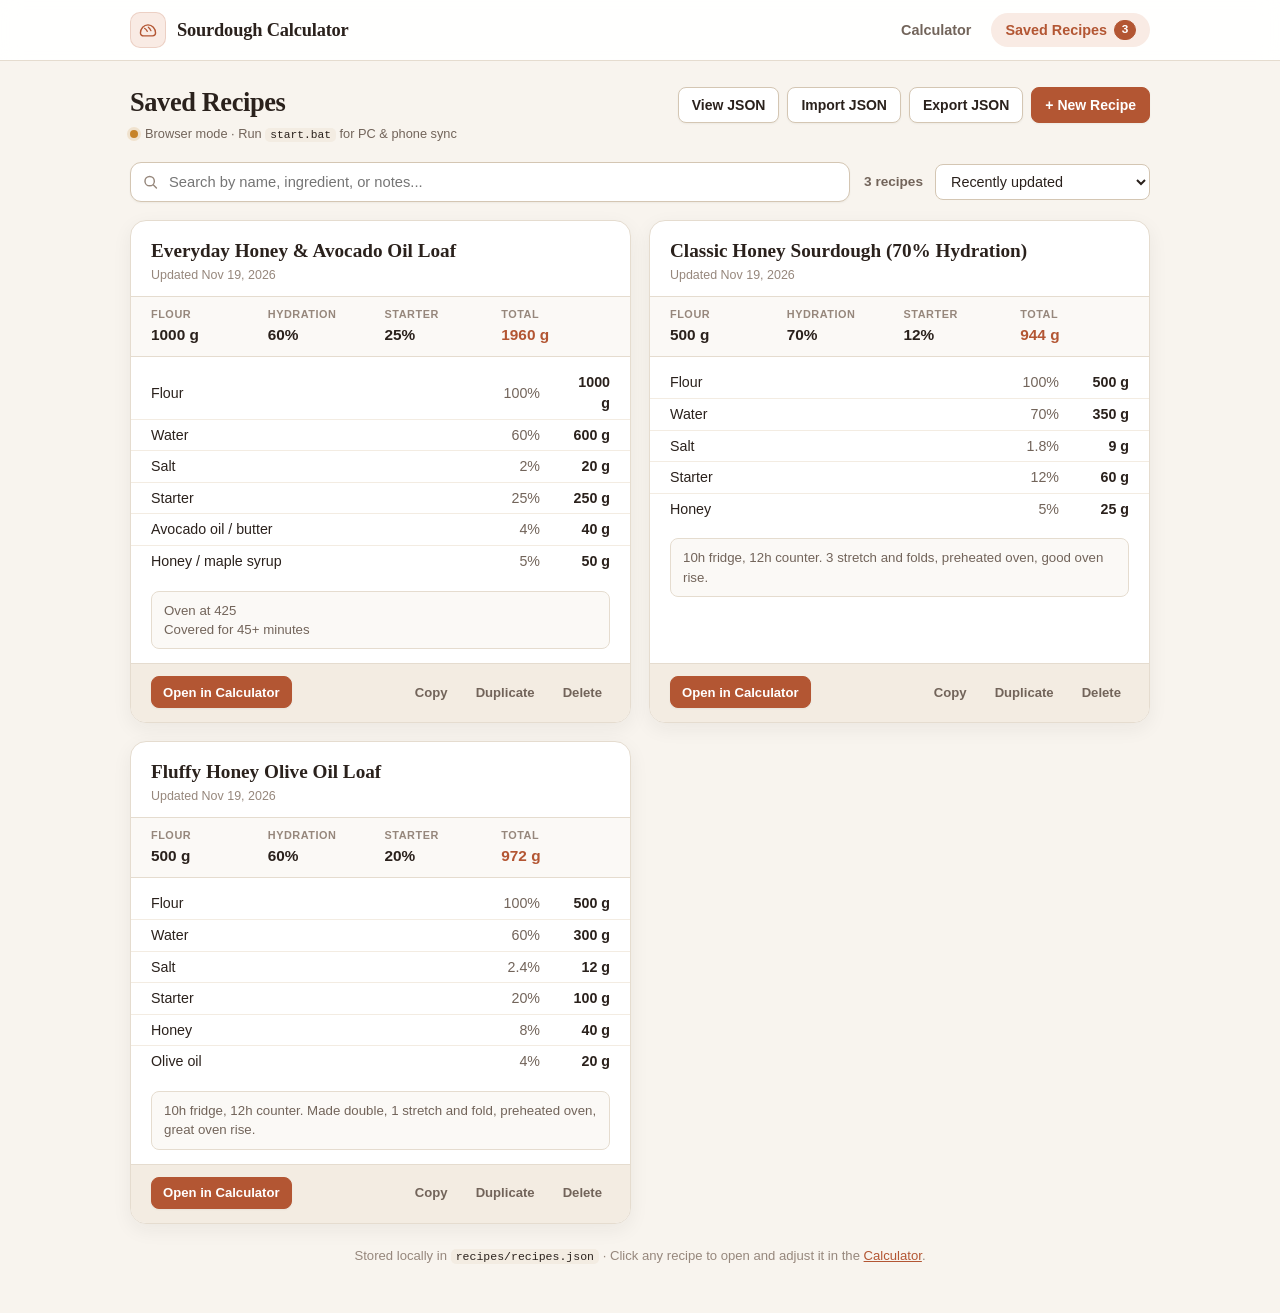
==== recipes.html @ 95f73db8 "initial site" ====
<!DOCTYPE html>
<html lang="en">
<head>
  <meta charset="UTF-8" />
  <meta name="viewport" content="width=device-width, initial-scale=1.0" />
  <title>Saved Recipes · Sourdough Baking Calculator</title>
  <link rel="manifest" href="manifest.webmanifest" />
  <link rel="icon" href="icons/icon.svg" type="image/svg+xml" />
  <link rel="apple-touch-icon" sizes="192x192" href="icons/icon-192.png" />
  <meta name="theme-color" content="#b35633" />
  <meta name="apple-mobile-web-app-capable" content="yes" />
  <meta name="apple-mobile-web-app-title" content="Sourdough" />
  <meta name="apple-mobile-web-app-status-bar-style" content="default" />
  <link rel="stylesheet" href="styles.css" />
</head>
<body>
  <!-- Shared Site Navigation -->
  <nav class="site-nav" aria-label="Primary navigation">
    <div class="site-nav-inner">
      <a href="index.html" class="brand">
        <div class="brand-mark" aria-hidden="true">
          <svg viewBox="0 0 32 32" fill="none" xmlns="http://www.w3.org/2000/svg">
            <path d="M5 20.5C5 13.5 10 8.5 16 8.5C22 8.5 27 13.5 27 20.5C27 22.985 24.985 24.5 22.5 24.5H9.5C7.015 24.5 5 22.985 5 20.5Z" stroke="currentColor" stroke-width="2" stroke-linecap="round" stroke-linejoin="round"/>
            <path d="M11 13.5C12.5 14.5 14 16 15 18" stroke="currentColor" stroke-width="1.8" stroke-linecap="round"/>
            <path d="M16.5 12C18 13.2 19.3 14.8 20.3 17" stroke="currentColor" stroke-width="1.8" stroke-linecap="round"/>
          </svg>
        </div>
        <span class="brand-name">Sourdough Calculator</span>
      </a>

      <div class="nav-links">
        <a href="index.html" class="nav-link">Calculator</a>
        <a href="recipes.html" class="nav-link is-active" aria-current="page">
          Saved Recipes
          <span class="nav-count" id="navRecipeCount">0</span>
        </a>
        <button type="button" id="phoneAccessBtn" class="nav-phone-btn" hidden title="Open on your phone over Wi-Fi">
          <svg class="btn-icon" viewBox="0 0 20 20" fill="none" aria-hidden="true">
            <rect x="6" y="2.5" width="8" height="15" rx="1.8" stroke="currentColor" stroke-width="1.6"/>
            <circle cx="10" cy="14.6" r="0.8" fill="currentColor"/>
          </svg>
          <span>Phone</span>
        </button>
      </div>
    </div>
  </nav>

  <div class="page page-wide">
    <header class="page-header">
      <div>
        <h1>Saved Recipes</h1>
        <div id="storageStatus" class="storage-status"></div>
      </div>

      <div class="header-actions">
        <button type="button" id="toggleJsonBtn" class="btn btn-secondary">View JSON</button>
        <button type="button" id="importJsonBtn" class="btn btn-secondary">Import JSON</button>
        <input type="file" id="importFileInput" accept=".json,application/json" hidden />
        <button type="button" id="exportJsonBtn" class="btn btn-secondary">Export JSON</button>
        <a href="index.html?new=1" class="btn btn-primary">+ New Recipe</a>
      </div>
    </header>

    <div id="pageFeedback" class="page-feedback" role="status" aria-live="polite" hidden></div>

    <!-- Collapsible Raw JSON Viewer -->
    <section id="rawJsonPanel" class="json-panel" aria-label="Raw recipes.json viewer" hidden>
      <div class="json-panel-header">
        <div>
          <h2 class="json-panel-title">recipes/recipes.json</h2>
          <p class="json-panel-sub">Formatted preview of your saved recipes file</p>
        </div>
        <div class="json-panel-actions">
          <button type="button" id="copyJsonBtn" class="btn btn-secondary">Copy JSON</button>
          <button type="button" id="closeJsonBtn" class="btn btn-ghost">Close</button>
        </div>
      </div>
      <pre id="rawJsonCode" class="json-code"></pre>
    </section>

    <!-- Search & Sort Controls -->
    <section class="library-toolbar" aria-label="Filter and sort recipes">
      <div class="search-wrap">
        <svg class="search-icon" viewBox="0 0 20 20" fill="none" aria-hidden="true">
          <circle cx="9" cy="9" r="5.5" stroke="currentColor" stroke-width="1.7"/>
          <path d="M13.5 13.5L17 17" stroke="currentColor" stroke-width="1.7" stroke-linecap="round"/>
        </svg>
        <input
          type="search"
          id="searchInput"
          class="search-input"
          placeholder="Search by name, ingredient, or notes..."
          autocomplete="off"
        />
      </div>

      <div class="toolbar-right">
        <span id="resultsCount" class="results-count">0 recipes</span>
        <select id="sortSelect" class="select-input select-compact" aria-label="Sort recipes">
          <option value="recent">Recently updated</option>
          <option value="name">Name (A–Z)</option>
          <option value="hydration-desc">Hydration (High → Low)</option>
          <option value="weight-desc">Total Weight (High → Low)</option>
        </select>
      </div>
    </section>

    <!-- Recipes Grid -->
    <main id="recipesGrid" class="recipes-grid" aria-live="polite"></main>

    <!-- Empty State -->
    <section id="emptyState" class="empty-card" hidden>
      <h2 id="emptyTitle">No saved recipes yet</h2>
      <p id="emptyMessage">Save a recipe from the calculator and it will appear here automatically.</p>
      <a href="index.html" class="btn btn-primary">Go to Calculator</a>
    </section>

    <footer class="app-footer">
      <span>Stored locally in <code>recipes/recipes.json</code> &middot; Click any recipe to open and adjust it in the <a href="index.html">Calculator</a>.</span>
    </footer>
  </div>

  <script src="qrcode.js"></script>
  <script src="storage.js"></script>
  <script src="recipes-page.js"></script>
</body>
</html>
---- styles.css ----
:root {
  --bg: #f8f4ee;
  --surface: #ffffff;
  --surface-subtle: #fbf9f6;
  --surface-tint: #f3ece2;
  --border: #e5dccf;
  --border-strong: #d4c6b3;
  --text: #2a211c;
  --text-muted: #72645a;
  --text-soft: #96877c;
  --accent: #b35633;
  --accent-hover: #994627;
  --accent-soft: #f9ebe4;
  --success: #2f6f4e;
  --success-bg: #ecf7f1;
  --success-border: #bfe3ce;
  --info-bg: #f2f5f9;
  --info-border: #cfdbe8;
  --info-text: #345172;
  --warning-bg: #fff5e6;
  --warning-border: #efc482;
  --warning-text: #8a520b;
  --danger: #b53d3d;
  --danger-bg: #fdf0f0;
  --danger-border: #e9b9b9;
  --radius-lg: 16px;
  --radius-md: 11px;
  --radius-sm: 8px;
  --shadow-sm: 0 1px 2px rgba(42, 33, 28, 0.05);
  --shadow-md: 0 6px 20px rgba(42, 33, 28, 0.06);
  --font-serif: Georgia, "Iowan Old Style", "Palatino Linotype", serif;
  --font-sans: -apple-system, BlinkMacSystemFont, "Segoe UI", Roboto, "Helvetica Neue", Arial, sans-serif;
  --font-mono: ui-monospace, SFMono-Regular, Menlo, Consolas, "Liberation Mono", monospace;
}

*,
*::before,
*::after {
  box-sizing: border-box;
}

html {
  font-size: 16px;
  -webkit-font-smoothing: antialiased;
}

body {
  margin: 0;
  min-height: 100vh;
  background: var(--bg);
  color: var(--text);
  font-family: var(--font-sans);
  line-height: 1.45;
}

code {
  font-family: var(--font-mono);
  font-size: 0.88em;
  background: var(--surface-tint);
  padding: 1px 5px;
  border-radius: 5px;
  color: var(--text);
}

a {
  color: var(--accent);
}

/* Shared Top Navigation */
.site-nav {
  position: sticky;
  top: 0;
  z-index: 20;
  background: rgba(255, 255, 255, 0.92);
  backdrop-filter: blur(10px);
  border-bottom: 1px solid var(--border);
}

.site-nav-inner {
  max-width: 1060px;
  margin: 0 auto;
  padding: 0 20px;
  height: 60px;
  display: flex;
  align-items: center;
  justify-content: space-between;
  gap: 16px;
}

.brand {
  display: inline-flex;
  align-items: center;
  gap: 11px;
  text-decoration: none;
  color: var(--text);
}

.brand-mark {
  width: 36px;
  height: 36px;
  border-radius: 10px;
  background: var(--accent-soft);
  color: var(--accent);
  border: 1px solid rgba(179, 86, 51, 0.18);
  display: flex;
  align-items: center;
  justify-content: center;
  flex-shrink: 0;
}

.brand-mark svg {
  width: 22px;
  height: 22px;
}

.brand-name {
  font-family: var(--font-serif);
  font-size: 1.15rem;
  font-weight: 700;
  letter-spacing: -0.01em;
}

.nav-links {
  display: flex;
  align-items: center;
  gap: 6px;
}

.nav-link {
  display: inline-flex;
  align-items: center;
  gap: 7px;
  padding: 7px 14px;
  border-radius: 999px;
  text-decoration: none;
  font-size: 0.9rem;
  font-weight: 600;
  color: var(--text-muted);
  transition: background-color 0.15s ease, color 0.15s ease;
}

.nav-link:hover {
  background: var(--surface-tint);
  color: var(--text);
}

.nav-link.is-active {
  background: var(--accent-soft);
  color: var(--accent);
}

.nav-count {
  display: inline-flex;
  align-items: center;
  justify-content: center;
  min-width: 22px;
  height: 20px;
  padding: 0 6px;
  border-radius: 999px;
  font-size: 0.74rem;
  font-weight: 700;
  background: var(--surface);
  color: var(--text-muted);
  border: 1px solid var(--border);
  font-variant-numeric: tabular-nums;
}

.nav-link.is-active .nav-count {
  background: var(--accent);
  color: #fff;
  border-color: var(--accent);
}

/* Page Containers */
.page {
  max-width: 780px;
  margin: 0 auto;
  padding: 26px 20px 48px;
}

.page-wide {
  max-width: 1060px;
}

/* Page Header */
.page-header {
  display: flex;
  align-items: flex-start;
  justify-content: space-between;
  gap: 16px;
  margin-bottom: 18px;
  flex-wrap: wrap;
}

.page-header h1 {
  margin: 0;
  font-family: var(--font-serif);
  font-size: 1.65rem;
  font-weight: 700;
  letter-spacing: -0.015em;
  color: var(--text);
  line-height: 1.2;
}

.storage-status {
  display: inline-flex;
  align-items: center;
  gap: 7px;
  margin-top: 6px;
  font-size: 0.8rem;
  color: var(--text-muted);
}

.status-dot {
  width: 8px;
  height: 8px;
  border-radius: 50%;
  flex-shrink: 0;
}

.storage-status.is-live .status-dot {
  background: var(--success);
  box-shadow: 0 0 0 3px rgba(47, 111, 78, 0.16);
}

.storage-status.is-local .status-dot {
  background: #c78328;
  box-shadow: 0 0 0 3px rgba(199, 131, 40, 0.16);
}

.header-actions {
  display: flex;
  align-items: center;
  gap: 8px;
  flex-wrap: wrap;
}

/* Buttons */
.btn {
  display: inline-flex;
  align-items: center;
  justify-content: center;
  gap: 7px;
  height: 36px;
  padding: 0 13px;
  border-radius: var(--radius-sm);
  font-family: inherit;
  font-size: 0.875rem;
  font-weight: 600;
  text-decoration: none;
  cursor: pointer;
  white-space: nowrap;
  transition: background-color 0.15s ease, border-color 0.15s ease, color 0.15s ease, transform 0.08s ease;
}

.btn:active {
  transform: translateY(1px);
}

.btn-sm {
  height: 32px;
  padding: 0 11px;
  font-size: 0.82rem;
}

.btn-icon {
  width: 16px;
  height: 16px;
  flex-shrink: 0;
}

.btn-primary {
  background: var(--accent);
  color: #fff;
  border: 1px solid var(--accent);
  box-shadow: var(--shadow-sm);
}

.btn-primary:hover {
  background: var(--accent-hover);
  border-color: var(--accent-hover);
}

.btn-secondary {
  background: var(--surface);
  color: var(--text);
  border: 1px solid var(--border-strong);
  box-shadow: var(--shadow-sm);
}

.btn-secondary:hover {
  background: var(--surface-subtle);
  border-color: var(--text-soft);
}

.btn-secondary.copied {
  background: var(--accent-soft);
  border-color: var(--accent);
  color: var(--accent);
}

.btn-ghost {
  background: transparent;
  color: var(--text-muted);
  border: 1px solid transparent;
}

.btn-ghost:hover {
  background: var(--surface-tint);
  color: var(--text);
}

.btn-danger {
  background: var(--danger);
  color: #fff;
  border: 1px solid var(--danger);
}

.btn-danger-hover:hover {
  background: var(--danger-bg);
  color: var(--danger);
}

/* Open & Save Recipe Bar */
.recipe-bar {
  background: var(--surface);
  border: 1px solid var(--border);
  border-radius: var(--radius-lg);
  padding: 16px 20px;
  margin-bottom: 18px;
  box-shadow: var(--shadow-sm);
  display: grid;
  grid-template-columns: minmax(200px, 1fr) minmax(260px, 1.35fr);
  gap: 14px 18px;
  align-items: end;
}

.recipe-bar-group {
  display: flex;
  flex-direction: column;
  gap: 5px;
  min-width: 0;
}

.bar-label {
  font-size: 0.74rem;
  font-weight: 700;
  text-transform: uppercase;
  letter-spacing: 0.06em;
  color: var(--text-muted);
}

.save-row {
  display: flex;
  align-items: center;
  gap: 8px;
}

.text-input,
.select-input {
  height: 36px;
  padding: 0 11px;
  border: 1px solid var(--border-strong);
  border-radius: var(--radius-sm);
  background: var(--surface);
  color: var(--text);
  font-family: inherit;
  font-size: 0.9rem;
  transition: border-color 0.15s ease, box-shadow 0.15s ease;
}

.text-input {
  flex: 1;
  min-width: 0;
}

.select-input {
  width: 100%;
  cursor: pointer;
}

.select-compact {
  width: auto;
  min-width: 170px;
}

.text-input:focus,
.select-input:focus {
  outline: none;
  border-color: var(--accent);
  box-shadow: 0 0 0 3px rgba(179, 86, 51, 0.13);
}

.bar-feedback,
.page-feedback {
  grid-column: 1 / -1;
  padding: 9px 12px;
  border-radius: var(--radius-sm);
  font-size: 0.85rem;
  font-weight: 500;
}

.page-feedback {
  margin-bottom: 16px;
}

.bar-feedback.is-success,
.page-feedback.is-success {
  background: var(--success-bg);
  border: 1px solid var(--success-border);
  color: var(--success);
}

.bar-feedback.is-info,
.page-feedback.is-info {
  background: var(--info-bg);
  border: 1px solid var(--info-border);
  color: var(--info-text);
}

.bar-feedback.is-error,
.page-feedback.is-error {
  background: var(--danger-bg);
  border: 1px solid var(--danger-border);
  color: var(--danger);
}

/* Hero Bar */
.hero-card {
  background: var(--surface);
  border: 1px solid var(--border);
  border-radius: var(--radius-lg);
  padding: 20px 22px;
  margin-bottom: 18px;
  box-shadow: var(--shadow-md);
  display: flex;
  align-items: center;
  justify-content: space-between;
  gap: 24px;
  flex-wrap: wrap;
}

.total-flour-control {
  display: flex;
  flex-direction: column;
  gap: 6px;
}

.hero-label {
  font-size: 0.78rem;
  font-weight: 600;
  text-transform: uppercase;
  letter-spacing: 0.06em;
  color: var(--text-muted);
}

.hero-input-row {
  display: flex;
  align-items: center;
  gap: 10px;
}

.quick-scale {
  display: flex;
  gap: 6px;
}

.chip-btn {
  height: 44px;
  min-width: 44px;
  padding: 0 11px;
  border-radius: var(--radius-md);
  border: 1px solid var(--border);
  background: var(--surface-subtle);
  color: var(--text-muted);
  font-family: inherit;
  font-size: 0.9rem;
  font-weight: 600;
  cursor: pointer;
  transition: all 0.15s ease;
}

.chip-btn:hover {
  background: var(--accent-soft);
  border-color: rgba(179, 86, 51, 0.35);
  color: var(--accent);
}

.hero-metrics {
  display: flex;
  align-items: center;
  gap: 24px;
  flex-wrap: wrap;
}

.metric {
  display: flex;
  flex-direction: column;
  gap: 2px;
  min-width: 74px;
}

.metric-label {
  font-size: 0.76rem;
  font-weight: 600;
  text-transform: uppercase;
  letter-spacing: 0.05em;
  color: var(--text-soft);
}

.metric-value {
  font-size: 1.25rem;
  font-weight: 700;
  color: var(--text);
  font-variant-numeric: tabular-nums;
}

.metric-accent .metric-value {
  color: var(--accent);
}

/* Main Calculator Card */
.calc-card {
  background: var(--surface);
  border: 1px solid var(--border);
  border-radius: var(--radius-lg);
  box-shadow: var(--shadow-md);
  overflow: hidden;
  margin-bottom: 18px;
}

.table-head,
.ingredient-row,
.total-row {
  display: grid;
  grid-template-columns: minmax(170px, 1fr) 128px 136px 36px;
  align-items: center;
  gap: 12px;
  padding-left: 22px;
  padding-right: 16px;
}

.table-head {
  padding-top: 12px;
  padding-bottom: 12px;
  background: var(--surface-subtle);
  border-bottom: 1px solid var(--border);
  font-size: 0.75rem;
  font-weight: 600;
  text-transform: uppercase;
  letter-spacing: 0.06em;
  color: var(--text-soft);
}

.table-head .col-pct,
.table-head .col-weight {
  text-align: right;
  padding-right: 8px;
}

/* Groups */
.group {
  padding: 14px 0 12px;
  border-bottom: 1px solid var(--border);
}

.group:last-of-type {
  border-bottom: none;
}

.group-header {
  display: flex;
  align-items: center;
  justify-content: space-between;
  padding: 0 22px 10px;
}

.group-title-wrap {
  display: flex;
  align-items: center;
  gap: 8px;
}

.group-title {
  margin: 0;
  font-size: 0.82rem;
  font-weight: 700;
  text-transform: uppercase;
  letter-spacing: 0.07em;
  color: var(--text-muted);
}

.group-pill {
  font-size: 0.74rem;
  font-weight: 600;
  padding: 2px 8px;
  border-radius: 999px;
  background: var(--surface-tint);
  color: var(--text-muted);
  font-variant-numeric: tabular-nums;
}

.group-pill.warn {
  background: var(--warning-bg);
  color: var(--warning-text);
  border: 1px solid var(--warning-border);
}

.btn-add {
  display: inline-flex;
  align-items: center;
  gap: 4px;
  padding: 5px 10px;
  border-radius: var(--radius-sm);
  border: 1px solid rgba(179, 86, 51, 0.25);
  background: var(--accent-soft);
  color: var(--accent);
  font-family: inherit;
  font-size: 0.82rem;
  font-weight: 600;
  cursor: pointer;
  transition: background-color 0.15s ease, border-color 0.15s ease;
}

.btn-add:hover {
  background: #f4ded2;
  border-color: rgba(179, 86, 51, 0.45);
}

/* Ingredient Rows */
.rows-list {
  display: flex;
  flex-direction: column;
  gap: 6px;
}

.ingredient-row {
  padding-top: 4px;
  padding-bottom: 4px;
}

.name-cell {
  display: flex;
  align-items: center;
  gap: 8px;
  min-width: 0;
}

.name-static {
  font-size: 0.96rem;
  font-weight: 500;
  color: var(--text);
  padding: 8px 2px;
}

.name-input {
  width: 100%;
  min-width: 0;
  padding: 8px 10px;
  border: 1px solid transparent;
  border-radius: var(--radius-sm);
  background: transparent;
  color: var(--text);
  font-family: inherit;
  font-size: 0.96rem;
  font-weight: 500;
  transition: border-color 0.15s ease, background-color 0.15s ease;
}

.name-input:hover {
  background: var(--surface-subtle);
  border-color: var(--border);
}

.name-input:focus {
  outline: none;
  background: var(--surface);
  border-color: var(--accent);
  box-shadow: 0 0 0 3px rgba(179, 86, 51, 0.12);
}

.name-input::placeholder {
  color: var(--text-soft);
  font-weight: 400;
}

.auto-badge {
  flex-shrink: 0;
  font-size: 0.68rem;
  font-weight: 600;
  text-transform: uppercase;
  letter-spacing: 0.05em;
  padding: 2px 6px;
  border-radius: 5px;
  background: var(--surface-tint);
  color: var(--text-muted);
}

/* Number Inputs with Unit Suffix */
.unit-input {
  position: relative;
  display: flex;
  align-items: center;
  background: var(--surface);
  border: 1px solid var(--border-strong);
  border-radius: var(--radius-sm);
  transition: border-color 0.15s ease, box-shadow 0.15s ease, background-color 0.15s ease;
}

.unit-input:hover:not(.is-readonly) {
  border-color: var(--text-soft);
}

.unit-input:focus-within:not(.is-readonly) {
  border-color: var(--accent);
  box-shadow: 0 0 0 3px rgba(179, 86, 51, 0.14);
}

.unit-input input {
  width: 100%;
  border: none;
  background: transparent;
  padding: 8px 6px 8px 10px;
  font-family: inherit;
  font-size: 0.96rem;
  font-weight: 600;
  color: var(--text);
  text-align: right;
  font-variant-numeric: tabular-nums;
  outline: none;
  -moz-appearance: textfield;
}

.unit-input input::-webkit-outer-spin-button,
.unit-input input::-webkit-inner-spin-button {
  -webkit-appearance: none;
  margin: 0;
}

.unit-suffix {
  padding-right: 10px;
  font-size: 0.85rem;
  font-weight: 500;
  color: var(--text-soft);
  user-select: none;
  flex-shrink: 0;
}

.unit-input.is-readonly {
  background: var(--surface-subtle);
  border-color: var(--border);
}

.unit-input.is-readonly input {
  color: var(--text-muted);
  cursor: default;
}

.unit-input-lg {
  width: 158px;
  border-radius: var(--radius-md);
  border-width: 1.5px;
  border-color: var(--border-strong);
}

.unit-input-lg input {
  font-size: 1.35rem;
  font-weight: 700;
  padding: 9px 6px 9px 12px;
}

.unit-input-lg .unit-suffix {
  font-size: 1rem;
  padding-right: 12px;
}

.unit-input-total {
  border-color: rgba(179, 86, 51, 0.4);
  background: var(--surface);
}

.unit-input-total input {
  font-size: 1.05rem;
  font-weight: 700;
  color: var(--accent);
}

.btn-remove {
  width: 32px;
  height: 32px;
  border: none;
  border-radius: var(--radius-sm);
  background: transparent;
  color: var(--text-soft);
  font-size: 1.2rem;
  line-height: 1;
  display: inline-flex;
  align-items: center;
  justify-content: center;
  cursor: pointer;
  transition: background-color 0.15s ease, color 0.15s ease;
}

.btn-remove:hover {
  background: var(--danger-bg);
  color: var(--danger);
}

.inline-warning {
  margin: 10px 22px 2px;
  padding: 9px 12px;
  border-radius: var(--radius-sm);
  background: var(--warning-bg);
  border: 1px solid var(--warning-border);
  color: var(--warning-text);
  font-size: 0.85rem;
  font-weight: 500;
}

.empty-hint {
  margin: 4px 22px 6px;
  font-size: 0.86rem;
  color: var(--text-soft);
}

.total-row {
  padding-top: 16px;
  padding-bottom: 16px;
  background: var(--surface-tint);
  border-top: 1px solid var(--border);
}

.total-label-wrap {
  display: flex;
  flex-direction: column;
}

.total-label {
  font-size: 1rem;
  font-weight: 700;
  color: var(--text);
}

.total-hint {
  font-size: 0.76rem;
  color: var(--text-muted);
}

.total-pct-value {
  text-align: right;
  padding-right: 10px;
  font-size: 0.96rem;
  font-weight: 700;
  color: var(--text-muted);
  font-variant-numeric: tabular-nums;
}

/* Notes Card */
.notes-card {
  background: var(--surface);
  border: 1px solid var(--border);
  border-radius: var(--radius-lg);
  padding: 16px 20px 18px;
  box-shadow: var(--shadow-sm);
}

.notes-label {
  display: block;
  margin-bottom: 8px;
  font-size: 0.8rem;
  font-weight: 700;
  text-transform: uppercase;
  letter-spacing: 0.06em;
  color: var(--text-muted);
}

.notes-card textarea {
  width: 100%;
  resize: vertical;
  min-height: 70px;
  padding: 10px 12px;
  border: 1px solid var(--border);
  border-radius: var(--radius-sm);
  background: var(--surface-subtle);
  color: var(--text);
  font-family: inherit;
  font-size: 0.93rem;
  line-height: 1.5;
  transition: border-color 0.15s ease, background-color 0.15s ease, box-shadow 0.15s ease;
}

.notes-card textarea:focus {
  outline: none;
  background: var(--surface);
  border-color: var(--accent);
  box-shadow: 0 0 0 3px rgba(179, 86, 51, 0.12);
}

/* ===========================
   Saved Recipes Page
   =========================== */

.json-panel {
  background: #231c18;
  color: #f4ece3;
  border-radius: var(--radius-lg);
  padding: 16px 20px;
  margin-bottom: 18px;
  box-shadow: var(--shadow-md);
}

.json-panel-header {
  display: flex;
  align-items: center;
  justify-content: space-between;
  gap: 12px;
  margin-bottom: 12px;
  flex-wrap: wrap;
}

.json-panel-title {
  margin: 0;
  font-family: var(--font-mono);
  font-size: 0.95rem;
  color: #f9d9c8;
}

.json-panel-sub {
  margin: 2px 0 0;
  font-size: 0.8rem;
  color: #b7a99d;
}

.json-panel-actions {
  display: flex;
  align-items: center;
  gap: 8px;
}

.json-panel .btn-secondary {
  background: #352b25;
  color: #f4ece3;
  border-color: #54453d;
}

.json-panel .btn-secondary:hover {
  background: #443730;
}

.json-panel .btn-ghost {
  color: #c5b7ab;
}

.json-panel .btn-ghost:hover {
  background: rgba(255, 255, 255, 0.08);
  color: #fff;
}

.json-code {
  margin: 0;
  max-height: 360px;
  overflow: auto;
  padding: 14px;
  border-radius: var(--radius-sm);
  background: #1a1411;
  font-family: var(--font-mono);
  font-size: 0.82rem;
  line-height: 1.5;
  color: #efe6dc;
}

.library-toolbar {
  display: flex;
  align-items: center;
  justify-content: space-between;
  gap: 14px;
  margin-bottom: 18px;
  flex-wrap: wrap;
}

.search-wrap {
  position: relative;
  flex: 1;
  min-width: 240px;
}

.search-icon {
  position: absolute;
  left: 12px;
  top: 50%;
  transform: translateY(-50%);
  width: 17px;
  height: 17px;
  color: var(--text-soft);
  pointer-events: none;
}

.search-input {
  width: 100%;
  height: 40px;
  padding: 0 12px 0 38px;
  border: 1px solid var(--border-strong);
  border-radius: var(--radius-md);
  background: var(--surface);
  color: var(--text);
  font-family: inherit;
  font-size: 0.92rem;
  box-shadow: var(--shadow-sm);
}

.search-input:focus {
  outline: none;
  border-color: var(--accent);
  box-shadow: 0 0 0 3px rgba(179, 86, 51, 0.13);
}

.toolbar-right {
  display: flex;
  align-items: center;
  gap: 12px;
}

.results-count {
  font-size: 0.85rem;
  font-weight: 600;
  color: var(--text-muted);
  white-space: nowrap;
}

.recipes-grid {
  display: grid;
  grid-template-columns: repeat(2, minmax(0, 1fr));
  gap: 18px;
}

.recipe-card {
  background: var(--surface);
  border: 1px solid var(--border);
  border-radius: var(--radius-lg);
  box-shadow: var(--shadow-md);
  display: flex;
  flex-direction: column;
  overflow: hidden;
  transition: border-color 0.15s ease, transform 0.15s ease;
}

.recipe-card:hover {
  border-color: var(--border-strong);
}

.recipe-card-header {
  padding: 18px 20px 12px;
}

.recipe-card-title {
  margin: 0;
  font-family: var(--font-serif);
  font-size: 1.2rem;
  font-weight: 700;
  color: var(--text);
  line-height: 1.25;
}

.recipe-card-date {
  display: block;
  margin-top: 3px;
  font-size: 0.78rem;
  color: var(--text-soft);
}

.recipe-stats {
  display: grid;
  grid-template-columns: repeat(4, 1fr);
  gap: 8px;
  padding: 10px 20px;
  background: var(--surface-subtle);
  border-top: 1px solid var(--border);
  border-bottom: 1px solid var(--border);
}

.recipe-stat {
  display: flex;
  flex-direction: column;
  gap: 1px;
}

.recipe-stat-label {
  font-size: 0.68rem;
  font-weight: 700;
  text-transform: uppercase;
  letter-spacing: 0.05em;
  color: var(--text-soft);
}

.recipe-stat-value {
  font-size: 0.96rem;
  font-weight: 700;
  color: var(--text);
  font-variant-numeric: tabular-nums;
}

.recipe-stat.is-accent .recipe-stat-value {
  color: var(--accent);
}

.recipe-mini-table {
  width: 100%;
  border-collapse: collapse;
  margin: 10px 0;
}

.recipe-mini-table td {
  padding: 5px 20px;
  font-size: 0.89rem;
  border-bottom: 1px solid var(--surface-tint);
}

.recipe-mini-table tr:last-child td {
  border-bottom: none;
}

.mini-name {
  color: var(--text);
  font-weight: 500;
}

.mini-pct {
  text-align: right;
  color: var(--text-muted);
  font-variant-numeric: tabular-nums;
  width: 72px;
  padding-right: 6px !important;
}

.mini-grams {
  text-align: right;
  font-weight: 600;
  color: var(--text);
  font-variant-numeric: tabular-nums;
  width: 84px;
}

.recipe-card-notes {
  margin: 4px 20px 14px;
  padding: 9px 12px;
  border-radius: var(--radius-sm);
  background: var(--surface-subtle);
  border: 1px solid var(--border);
  font-size: 0.83rem;
  color: var(--text-muted);
  white-space: pre-line;
  line-height: 1.45;
}

.recipe-card-footer {
  margin-top: auto;
  padding: 12px 16px 14px 20px;
  background: var(--surface-tint);
  border-top: 1px solid var(--border);
  display: flex;
  align-items: center;
  justify-content: space-between;
  gap: 8px;
  flex-wrap: wrap;
}

.card-secondary-actions {
  display: flex;
  align-items: center;
  gap: 4px;
}

.empty-card {
  background: var(--surface);
  border: 1px dashed var(--border-strong);
  border-radius: var(--radius-lg);
  padding: 40px 24px;
  text-align: center;
}

.empty-card h2 {
  margin: 0 0 6px;
  font-family: var(--font-serif);
  font-size: 1.25rem;
}

.empty-card p {
  margin: 0 0 18px;
  color: var(--text-muted);
  font-size: 0.92rem;
}

/* Phone Nav Button & QR Modal */
.nav-phone-btn {
  display: inline-flex;
  align-items: center;
  gap: 5px;
  height: 34px;
  padding: 0 12px;
  margin-left: 4px;
  border-radius: 999px;
  border: 1px solid var(--border-strong);
  background: var(--surface);
  color: var(--text);
  font-family: inherit;
  font-size: 0.85rem;
  font-weight: 600;
  cursor: pointer;
  transition: background-color 0.15s ease, border-color 0.15s ease, color 0.15s ease;
}

.nav-phone-btn:hover {
  background: var(--accent-soft);
  border-color: rgba(179, 86, 51, 0.4);
  color: var(--accent);
}

.nav-phone-btn[hidden] {
  display: none;
}

body.modal-open {
  overflow: hidden;
}

.modal-backdrop {
  position: fixed;
  inset: 0;
  z-index: 100;
  background: rgba(42, 33, 28, 0.48);
  backdrop-filter: blur(4px);
  display: flex;
  align-items: center;
  justify-content: center;
  padding: 20px;
}

.modal-backdrop[hidden] {
  display: none;
}

.modal-card {
  width: 100%;
  max-width: 440px;
  background: var(--surface);
  border: 1px solid var(--border);
  border-radius: var(--radius-lg);
  box-shadow: 0 20px 50px rgba(42, 33, 28, 0.22);
  overflow: hidden;
}

.modal-header {
  display: flex;
  align-items: flex-start;
  justify-content: space-between;
  gap: 12px;
  padding: 18px 20px 14px;
  border-bottom: 1px solid var(--border);
  background: var(--surface-subtle);
}

.modal-title {
  margin: 0;
  font-family: var(--font-serif);
  font-size: 1.25rem;
  color: var(--text);
}

.modal-sub {
  margin: 4px 0 0;
  font-size: 0.83rem;
  color: var(--text-muted);
}

.modal-close {
  flex-shrink: 0;
  font-size: 1.4rem;
}

.modal-body {
  padding: 20px;
  display: flex;
  flex-direction: column;
  align-items: center;
  gap: 14px;
}

.qr-frame {
  padding: 12px;
  background: #ffffff;
  border: 1px solid var(--border);
  border-radius: var(--radius-md);
  box-shadow: var(--shadow-sm);
  display: flex;
  align-items: center;
  justify-content: center;
}

.qr-frame canvas {
  display: block;
  width: 210px;
  height: 210px;
  image-rendering: pixelated;
}

.url-tabs {
  display: inline-flex;
  gap: 4px;
  padding: 3px;
  background: var(--surface-tint);
  border-radius: 999px;
}

.url-tab {
  border: none;
  background: transparent;
  padding: 5px 12px;
  border-radius: 999px;
  font-family: inherit;
  font-size: 0.8rem;
  font-weight: 600;
  color: var(--text-muted);
  cursor: pointer;
  transition: background-color 0.15s ease, color 0.15s ease;
}

.url-tab.is-active {
  background: var(--surface);
  color: var(--accent);
  box-shadow: var(--shadow-sm);
}

.url-copy-row {
  width: 100%;
  display: flex;
  gap: 8px;
}

.url-readonly {
  font-family: var(--font-mono);
  font-size: 0.84rem;
  background: var(--surface-subtle);
}

.phone-tips {
  width: 100%;
  padding: 12px 14px;
  border-radius: var(--radius-sm);
  background: var(--surface-subtle);
  border: 1px solid var(--border);
  font-size: 0.82rem;
  color: var(--text-muted);
}

.phone-tips p {
  margin: 0 0 6px;
  color: var(--text);
}

.phone-tips ul {
  margin: 0 0 8px;
  padding-left: 18px;
}

.phone-tips li {
  margin-bottom: 3px;
}

.phone-tip-note {
  margin: 0 !important;
  font-size: 0.78rem;
  color: var(--text-soft) !important;
}

/* Footer */
.app-footer {
  margin-top: 22px;
  text-align: center;
  font-size: 0.82rem;
  color: var(--text-soft);
}

/* Responsive */
@media (max-width: 820px) {
  .recipes-grid {
    grid-template-columns: 1fr;
  }

  .recipe-bar {
    grid-template-columns: 1fr;
  }
}

@media (max-width: 620px) {
  .site-nav-inner {
    padding: 0 12px;
  }

  .brand-name {
    font-size: 0.96rem;
  }

  .nav-link {
    padding: 6px 9px;
    font-size: 0.82rem;
  }

  .nav-phone-btn {
    padding: 0 9px;
    margin-left: 2px;
  }

  .nav-phone-btn span {
    display: none;
  }

  .page {
    padding: 18px 12px 36px;
  }

  .save-row {
    flex-wrap: wrap;
  }

  .hero-card {
    padding: 16px;
    gap: 16px;
  }

  .hero-metrics {
    width: 100%;
    justify-content: space-between;
    padding-top: 12px;
    border-top: 1px solid var(--border);
    gap: 12px;
  }

  .table-head {
    display: none;
  }

  .group-header {
    padding: 0 14px 10px;
  }

  .ingredient-row {
    grid-template-columns: 1fr 1fr 32px;
    grid-template-rows: auto auto;
    gap: 6px 8px;
    padding: 8px 12px 8px 14px;
    border-bottom: 1px solid var(--surface-tint);
  }

  .ingredient-row:last-child {
    border-bottom: none;
  }

  .ingredient-row .col-name {
    grid-column: 1 / 3;
    grid-row: 1;
  }

  .ingredient-row .col-action {
    grid-column: 3;
    grid-row: 1;
  }

  .ingredient-row .col-pct {
    grid-column: 1;
    grid-row: 2;
  }

  .ingredient-row .col-weight {
    grid-column: 2 / 4;
    grid-row: 2;
  }

  .total-row {
    grid-template-columns: 1fr auto;
    grid-template-rows: auto auto;
    gap: 8px 12px;
    padding: 14px;
  }

  .total-row .col-name {
    grid-column: 1;
    grid-row: 1;
  }

  .total-row .col-pct {
    grid-column: 2;
    grid-row: 1;
    padding-right: 2px;
  }

  .total-row .col-weight {
    grid-column: 1 / 3;
    grid-row: 2;
  }

  .total-row .col-action {
    display: none;
  }

  .inline-warning,
  .empty-hint {
    margin-left: 14px;
    margin-right: 14px;
  }
}

@media print {
  body {
    background: #fff;
  }

  .site-nav,
  .header-actions,
  .recipe-bar,
  .quick-scale,
  .btn-add,
  .btn-remove,
  .app-footer,
  .total-hint,
  .library-toolbar,
  .recipe-card-footer {
    display: none !important;
  }

  .hero-card,
  .calc-card,
  .notes-card,
  .recipe-card {
    box-shadow: none;
    border-color: #ccc;
  }
}
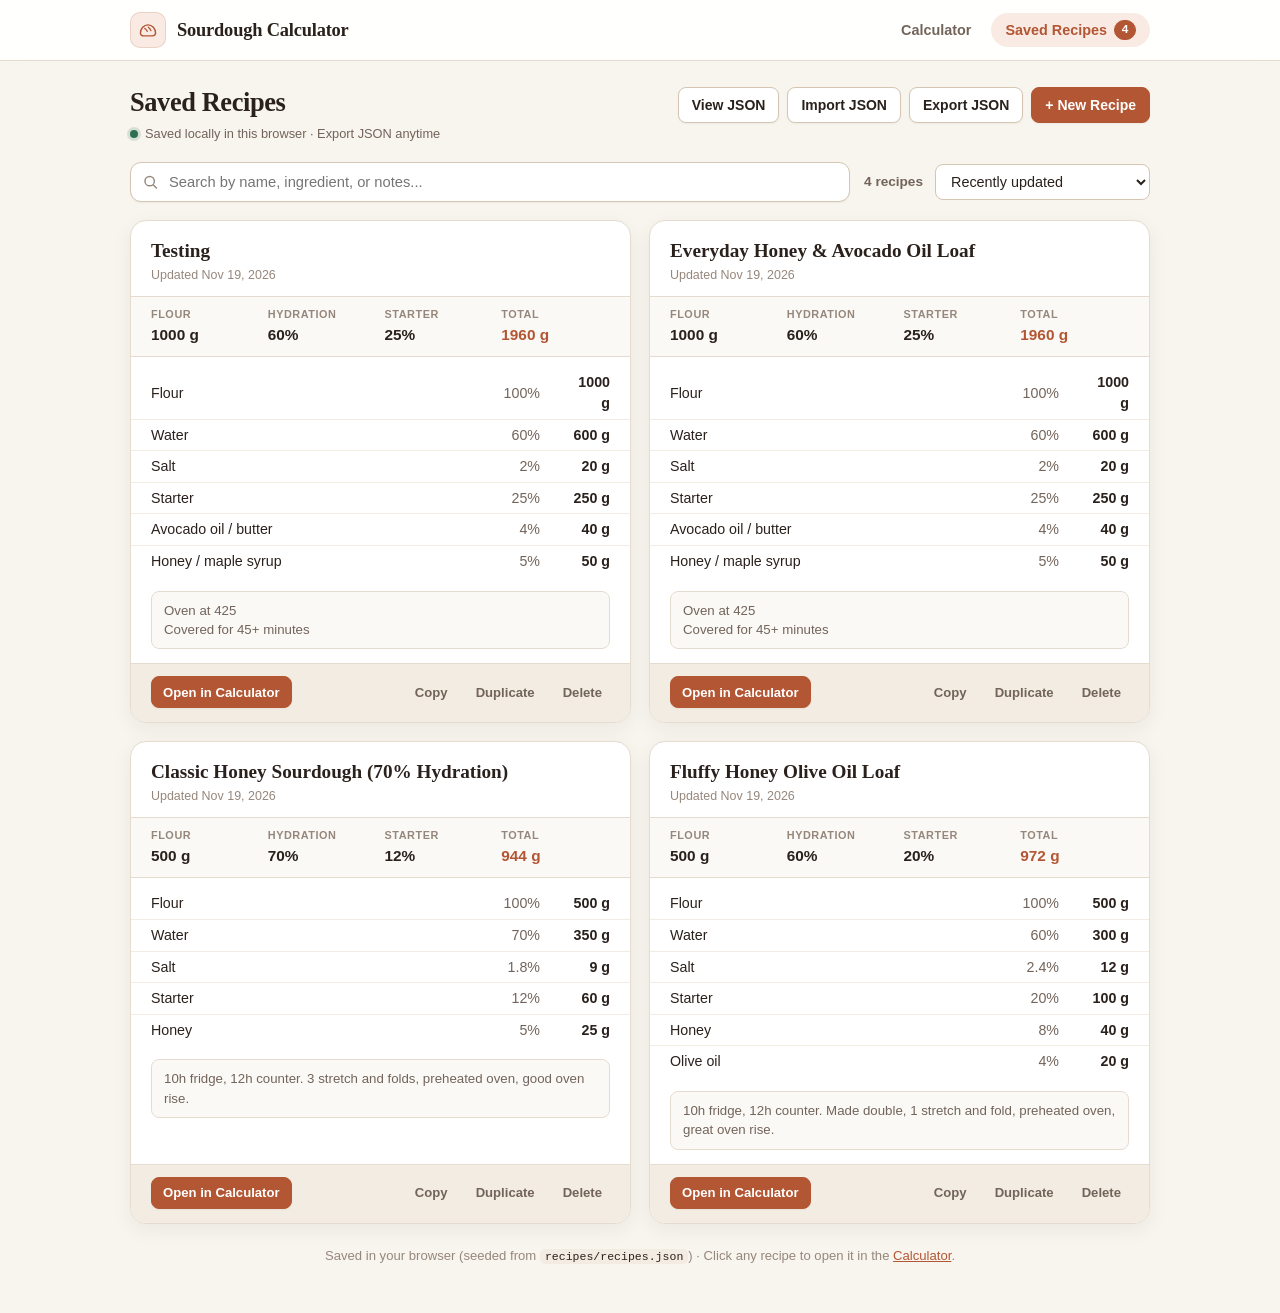
==== commit 4b5d9ebf: "page set up" ====
--- a/recipes.html
+++ b/recipes.html
@@ -34,13 +34,6 @@
           Saved Recipes
           <span class="nav-count" id="navRecipeCount">0</span>
         </a>
-        <button type="button" id="phoneAccessBtn" class="nav-phone-btn" hidden title="Open on your phone over Wi-Fi">
-          <svg class="btn-icon" viewBox="0 0 20 20" fill="none" aria-hidden="true">
-            <rect x="6" y="2.5" width="8" height="15" rx="1.8" stroke="currentColor" stroke-width="1.6"/>
-            <circle cx="10" cy="14.6" r="0.8" fill="currentColor"/>
-          </svg>
-          <span>Phone</span>
-        </button>
       </div>
     </div>
   </nav>
@@ -116,11 +109,10 @@
     </section>
 
     <footer class="app-footer">
-      <span>Stored locally in <code>recipes/recipes.json</code> &middot; Click any recipe to open and adjust it in the <a href="index.html">Calculator</a>.</span>
+      <span>Saved in your browser (seeded from <code>recipes/recipes.json</code>) &middot; Click any recipe to open it in the <a href="index.html">Calculator</a>.</span>
     </footer>
   </div>
 
-  <script src="qrcode.js"></script>
   <script src="storage.js"></script>
   <script src="recipes-page.js"></script>
 </body>
--- a/styles.css
+++ b/styles.css
@@ -1190,188 +1190,6 @@
   font-size: 0.92rem;
 }
 
-/* Phone Nav Button & QR Modal */
-.nav-phone-btn {
-  display: inline-flex;
-  align-items: center;
-  gap: 5px;
-  height: 34px;
-  padding: 0 12px;
-  margin-left: 4px;
-  border-radius: 999px;
-  border: 1px solid var(--border-strong);
-  background: var(--surface);
-  color: var(--text);
-  font-family: inherit;
-  font-size: 0.85rem;
-  font-weight: 600;
-  cursor: pointer;
-  transition: background-color 0.15s ease, border-color 0.15s ease, color 0.15s ease;
-}
-
-.nav-phone-btn:hover {
-  background: var(--accent-soft);
-  border-color: rgba(179, 86, 51, 0.4);
-  color: var(--accent);
-}
-
-.nav-phone-btn[hidden] {
-  display: none;
-}
-
-body.modal-open {
-  overflow: hidden;
-}
-
-.modal-backdrop {
-  position: fixed;
-  inset: 0;
-  z-index: 100;
-  background: rgba(42, 33, 28, 0.48);
-  backdrop-filter: blur(4px);
-  display: flex;
-  align-items: center;
-  justify-content: center;
-  padding: 20px;
-}
-
-.modal-backdrop[hidden] {
-  display: none;
-}
-
-.modal-card {
-  width: 100%;
-  max-width: 440px;
-  background: var(--surface);
-  border: 1px solid var(--border);
-  border-radius: var(--radius-lg);
-  box-shadow: 0 20px 50px rgba(42, 33, 28, 0.22);
-  overflow: hidden;
-}
-
-.modal-header {
-  display: flex;
-  align-items: flex-start;
-  justify-content: space-between;
-  gap: 12px;
-  padding: 18px 20px 14px;
-  border-bottom: 1px solid var(--border);
-  background: var(--surface-subtle);
-}
-
-.modal-title {
-  margin: 0;
-  font-family: var(--font-serif);
-  font-size: 1.25rem;
-  color: var(--text);
-}
-
-.modal-sub {
-  margin: 4px 0 0;
-  font-size: 0.83rem;
-  color: var(--text-muted);
-}
-
-.modal-close {
-  flex-shrink: 0;
-  font-size: 1.4rem;
-}
-
-.modal-body {
-  padding: 20px;
-  display: flex;
-  flex-direction: column;
-  align-items: center;
-  gap: 14px;
-}
-
-.qr-frame {
-  padding: 12px;
-  background: #ffffff;
-  border: 1px solid var(--border);
-  border-radius: var(--radius-md);
-  box-shadow: var(--shadow-sm);
-  display: flex;
-  align-items: center;
-  justify-content: center;
-}
-
-.qr-frame canvas {
-  display: block;
-  width: 210px;
-  height: 210px;
-  image-rendering: pixelated;
-}
-
-.url-tabs {
-  display: inline-flex;
-  gap: 4px;
-  padding: 3px;
-  background: var(--surface-tint);
-  border-radius: 999px;
-}
-
-.url-tab {
-  border: none;
-  background: transparent;
-  padding: 5px 12px;
-  border-radius: 999px;
-  font-family: inherit;
-  font-size: 0.8rem;
-  font-weight: 600;
-  color: var(--text-muted);
-  cursor: pointer;
-  transition: background-color 0.15s ease, color 0.15s ease;
-}
-
-.url-tab.is-active {
-  background: var(--surface);
-  color: var(--accent);
-  box-shadow: var(--shadow-sm);
-}
-
-.url-copy-row {
-  width: 100%;
-  display: flex;
-  gap: 8px;
-}
-
-.url-readonly {
-  font-family: var(--font-mono);
-  font-size: 0.84rem;
-  background: var(--surface-subtle);
-}
-
-.phone-tips {
-  width: 100%;
-  padding: 12px 14px;
-  border-radius: var(--radius-sm);
-  background: var(--surface-subtle);
-  border: 1px solid var(--border);
-  font-size: 0.82rem;
-  color: var(--text-muted);
-}
-
-.phone-tips p {
-  margin: 0 0 6px;
-  color: var(--text);
-}
-
-.phone-tips ul {
-  margin: 0 0 8px;
-  padding-left: 18px;
-}
-
-.phone-tips li {
-  margin-bottom: 3px;
-}
-
-.phone-tip-note {
-  margin: 0 !important;
-  font-size: 0.78rem;
-  color: var(--text-soft) !important;
-}
-
 /* Footer */
 .app-footer {
   margin-top: 22px;
@@ -1397,21 +1215,12 @@
   }
 
   .brand-name {
-    font-size: 0.96rem;
+    font-size: 1rem;
   }
 
   .nav-link {
-    padding: 6px 9px;
-    font-size: 0.82rem;
-  }
-
-  .nav-phone-btn {
-    padding: 0 9px;
-    margin-left: 2px;
-  }
-
-  .nav-phone-btn span {
-    display: none;
+    padding: 6px 10px;
+    font-size: 0.84rem;
   }
 
   .page {
